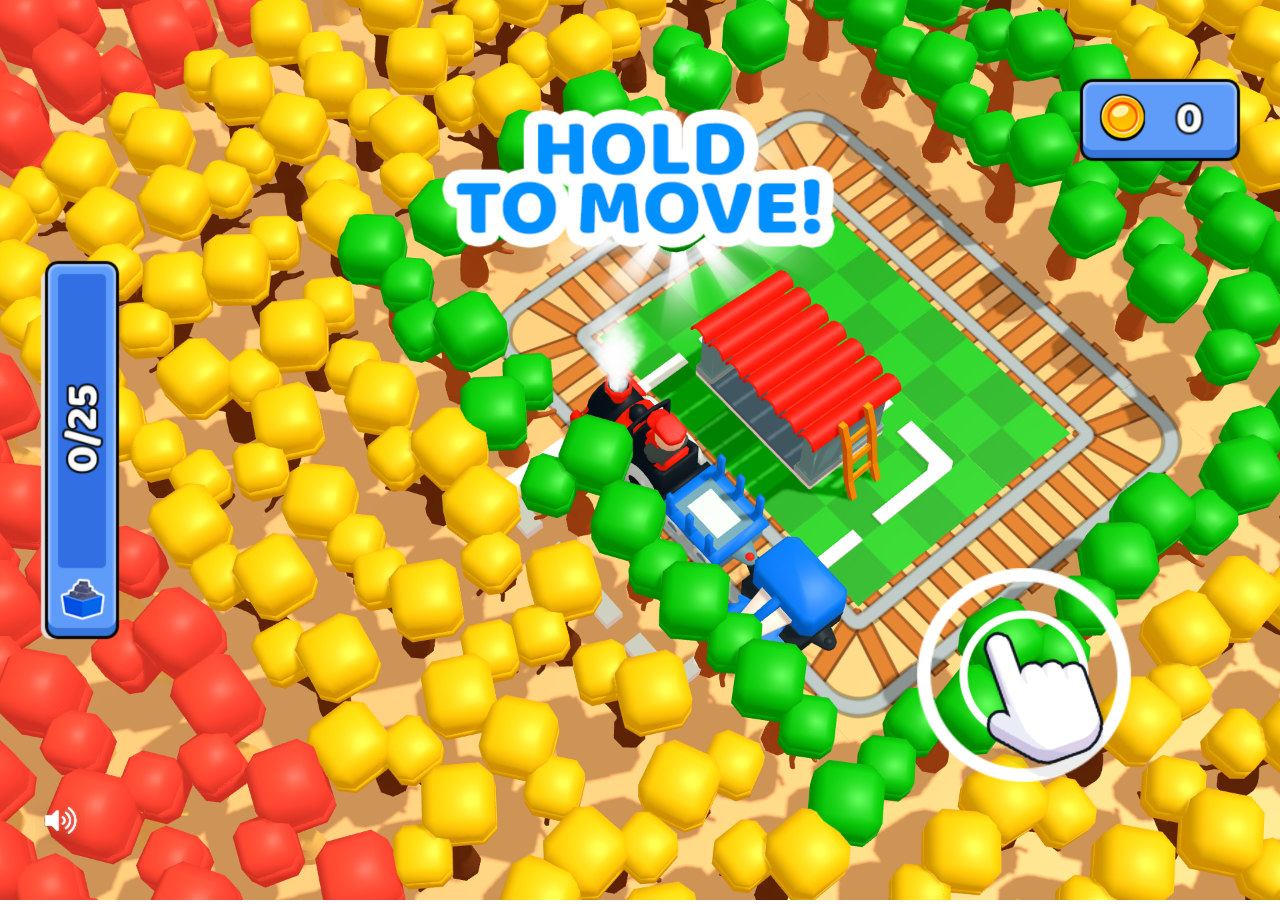
==== www/index.html @ a3cea2e5 "fxxk" ====
<!DOCTYPE html>
<!-- saved from url=(0294)https://adinsights-1258892624.oss-accelerate.aliyuncs.com/htmls/zip/2024/6/6/4e555ed795367d16c7a7706813ff0de2/m_en_TRM_mCYBR08lp_an_ty/m_en_TRM_mCYBR08lp_an_ty.html?Expires=1728766747&OSSAccessKeyId=LTAI5t74hGQkFMvFnScM6Btz&Signature=SDm8X8v%2BcU7lSV0yXvzeYzn4TBI%3D&preview=true&previewlayer=0 -->
<html lang="en">
    <head>
        <meta http-equiv="Content-Type" content="text/html; charset=UTF-8">
        <!--<script src="cordova.js"></script>-->
        <meta name="viewport" content="width=device-width,initial-scale=1,minimum-scale=1,maximum-scale=1,user-scalable=no">
        <!--marker_head@start-->

        <!-- by STUDIOCATION.com -->
        <!-- template v4.3 -->
        <title>Mintegral Interactive Ad</title>

        <meta name="description" content="">
        <meta name="keywords" content="">
        <meta http-equiv="X-UA-Compatible" content="IE=edge">
        <meta name="viewport" content="initial-scale=1, width=device-width, height=device-height, viewport-fit=cover, user-scalable=no">

        <meta name="mobile-web-app-capable" content="yes">
        <meta name="apple-mobile-web-app-capable" content="yes">

        <meta name="ad.orientation" content="portrait,landscape">
        <meta name="area.size" content="width=320,height=480">
        <meta name="ad.size" content="width=320,height=480">

        <!-- FXXK -->
        <script src="marker_params.js"></script>
        <link rel="stylesheet" href="./style.css">
    </head>
	<body ondragstart="return false;" ondrop="return false;" mark="mobvista" youdao="bind">
		
		<img id="progress" alt="progress" src="[data-uri]" style="display: none;">
		
		<script src="marker_code.js"></script>

        <div style="display: none; position: absolute; top: 100%; left: 100%;">
            <canvas id="stageTemp_font_baloo@44" width="582" height="450" style="background:transparent;">

            </canvas>
        </div>
        <div style="display: none; position: absolute; top: 100%; left: 100%;">
            <canvas id="stageTemp_font_baloo@45" width="595" height="460" style="background:transparent;">
            </canvas>
        </div>
    </body>
</html>
---- www/style.css ----
*{
    padding			: 0px;
    margin			: 0px;

}
div{
    display			: block;
}
html, body{
    position		: relative;
    background		: #ffffff;
    display			: block;
    width			: 100%;
    height			: 100vh;
    overflow		: hidden;
    margin			: 0px;
}
canvas{
    background		: transparent;
}
#main{
    visibility		: hidden;
    background		: #ffffff no-repeat center center;
    background-size	: cover;
    left			: 0px;
    top				: 0px;
    right			: 0px;
    bottom			: 0px;
}
#main, #main>div{
    position		: absolute;
    left			: 0px;
    top				: 0px;
}
#progress{
    position		: absolute;
    left			: 50%;
    top				: 50%;
    width			: 32px;
    height			: 32px;
    margin-left		: -16px;
    margin-top		: -16px;
    z-index			: 5999;
}
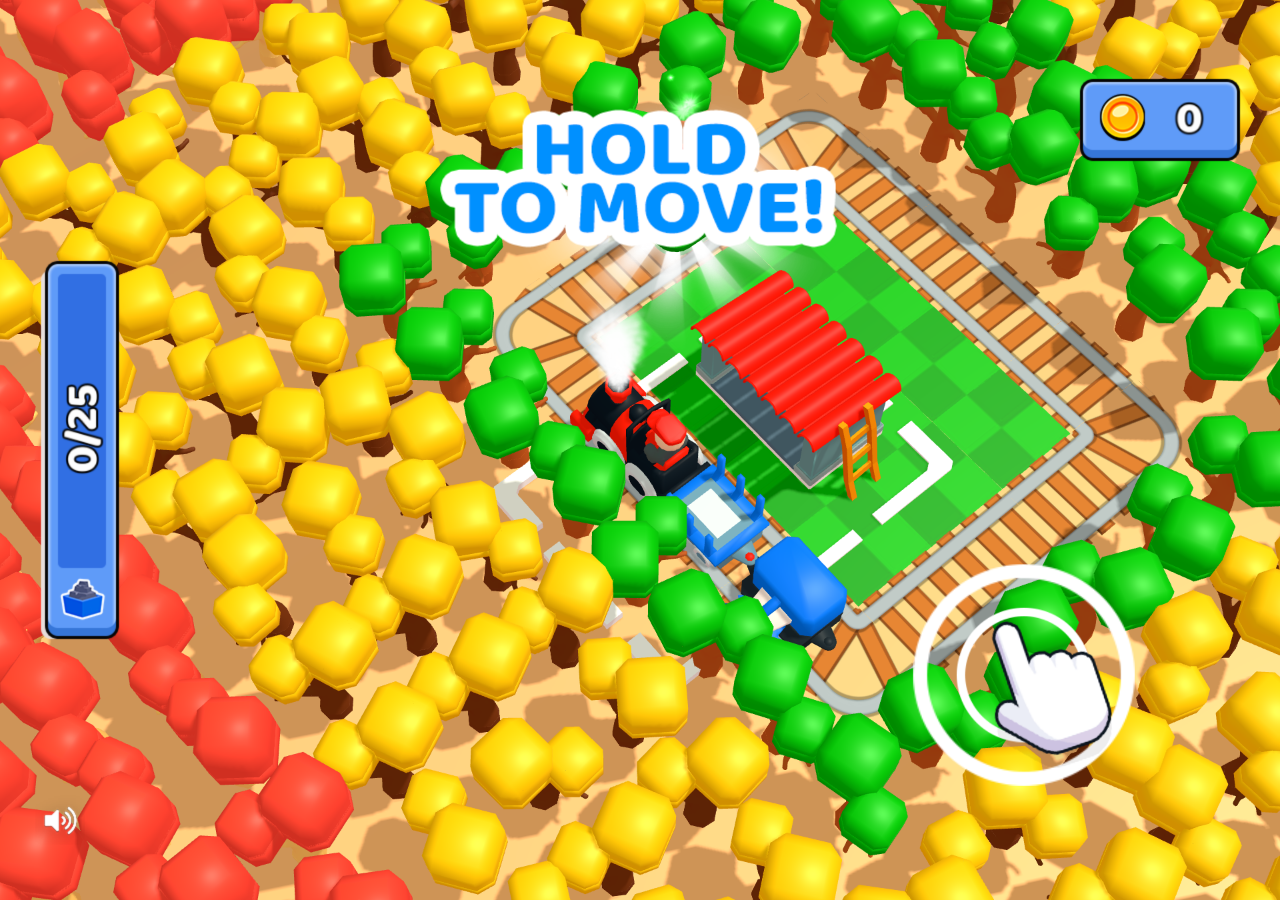
==== commit 361e6bf1: "fxxk" ====
--- a/www/index.html
+++ b/www/index.html
@@ -32,15 +32,5 @@
 		<img id="progress" alt="progress" src="[data-uri]" style="display: none;">
 		
 		<script src="marker_code.js"></script>
-
-        <div style="display: none; position: absolute; top: 100%; left: 100%;">
-            <canvas id="stageTemp_font_baloo@44" width="582" height="450" style="background:transparent;">
-
-            </canvas>
-        </div>
-        <div style="display: none; position: absolute; top: 100%; left: 100%;">
-            <canvas id="stageTemp_font_baloo@45" width="595" height="460" style="background:transparent;">
-            </canvas>
-        </div>
     </body>
 </html>
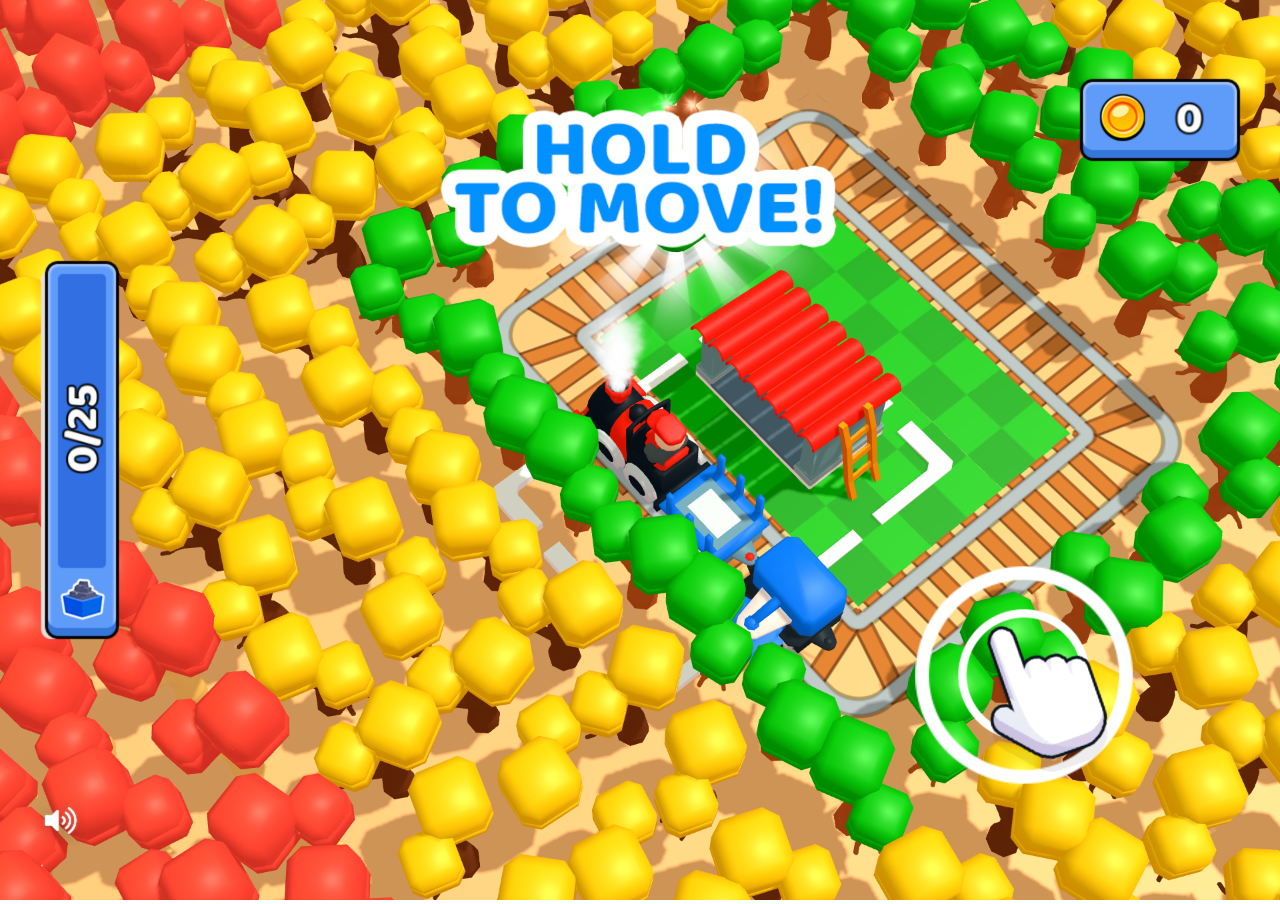
==== commit 2b21c5cb: "fxxk" ====
--- a/www/index.html
+++ b/www/index.html
@@ -4,12 +4,18 @@
     <head>
         <meta http-equiv="Content-Type" content="text/html; charset=UTF-8">
         <!--<script src="cordova.js"></script>-->
+
+        <!--
         <meta name="viewport" content="width=device-width,initial-scale=1,minimum-scale=1,maximum-scale=1,user-scalable=no">
+        -->
+
         <!--marker_head@start-->
 
         <!-- by STUDIOCATION.com -->
         <!-- template v4.3 -->
+        <!--
         <title>Mintegral Interactive Ad</title>
+
 
         <meta name="description" content="">
         <meta name="keywords" content="">
@@ -22,6 +28,7 @@
         <meta name="ad.orientation" content="portrait,landscape">
         <meta name="area.size" content="width=320,height=480">
         <meta name="ad.size" content="width=320,height=480">
+        -->
 
         <!-- FXXK -->
         <script src="marker_params.js"></script>
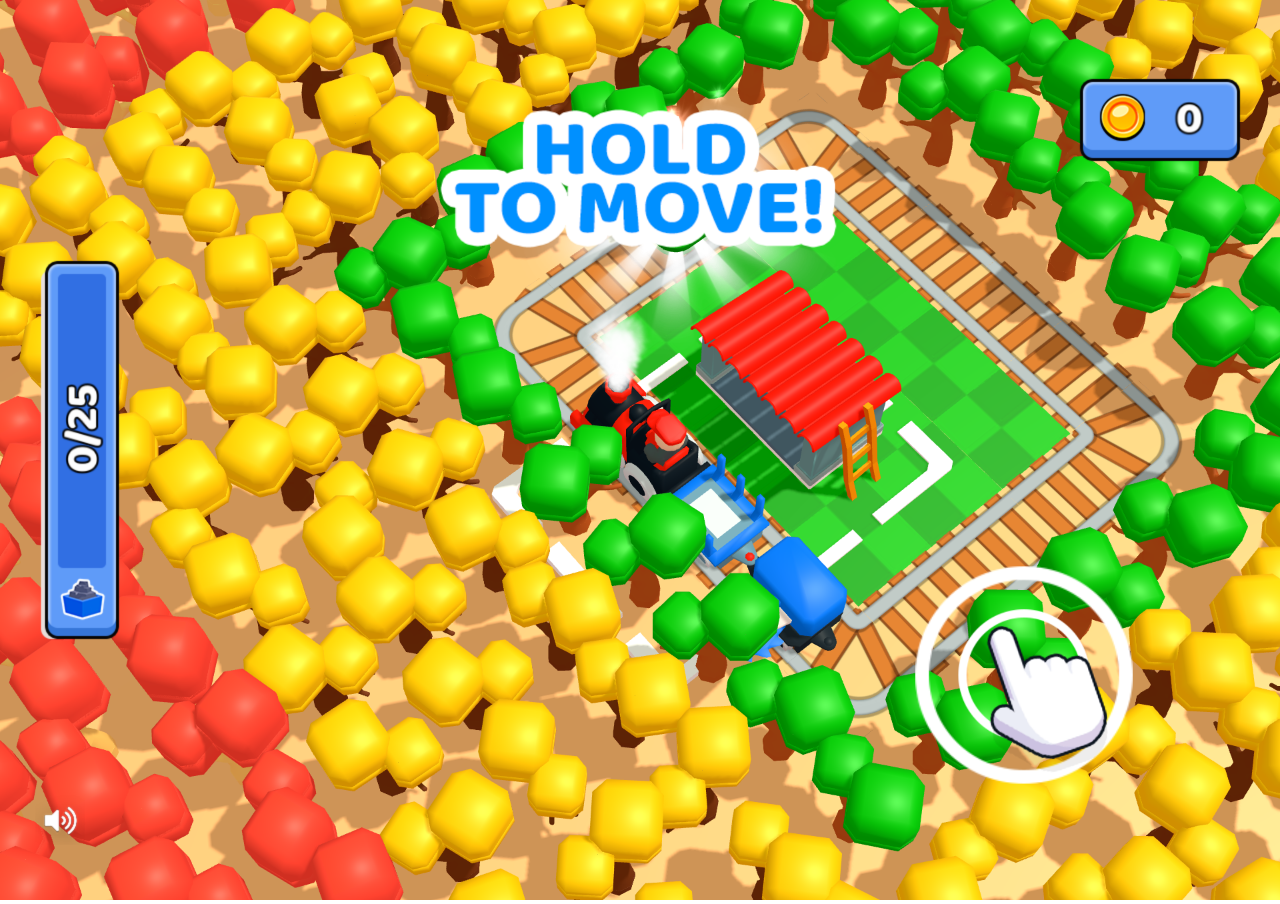
==== commit 0a995845: "fxxk" ====
--- a/www/index.html
+++ b/www/index.html
@@ -4,40 +4,12 @@
     <head>
         <meta http-equiv="Content-Type" content="text/html; charset=UTF-8">
         <!--<script src="cordova.js"></script>-->
-
-        <!--
-        <meta name="viewport" content="width=device-width,initial-scale=1,minimum-scale=1,maximum-scale=1,user-scalable=no">
-        -->
-
-        <!--marker_head@start-->
-
-        <!-- by STUDIOCATION.com -->
-        <!-- template v4.3 -->
-        <!--
-        <title>Mintegral Interactive Ad</title>
-
-
-        <meta name="description" content="">
-        <meta name="keywords" content="">
-        <meta http-equiv="X-UA-Compatible" content="IE=edge">
-        <meta name="viewport" content="initial-scale=1, width=device-width, height=device-height, viewport-fit=cover, user-scalable=no">
-
-        <meta name="mobile-web-app-capable" content="yes">
-        <meta name="apple-mobile-web-app-capable" content="yes">
-
-        <meta name="ad.orientation" content="portrait,landscape">
-        <meta name="area.size" content="width=320,height=480">
-        <meta name="ad.size" content="width=320,height=480">
-        -->
-
-        <!-- FXXK -->
-        <script src="marker_params.js"></script>
-        <link rel="stylesheet" href="./style.css">
     </head>
 	<body ondragstart="return false;" ondrop="return false;" mark="mobvista" youdao="bind">
 		
 		<img id="progress" alt="progress" src="[data-uri]" style="display: none;">
-		
-		<script src="marker_code.js"></script>
+        <script src="marker_params.js"></script>
+        <link rel="stylesheet" href="./style.css">
+        <script src="marker_code.js"></script>
     </body>
 </html>
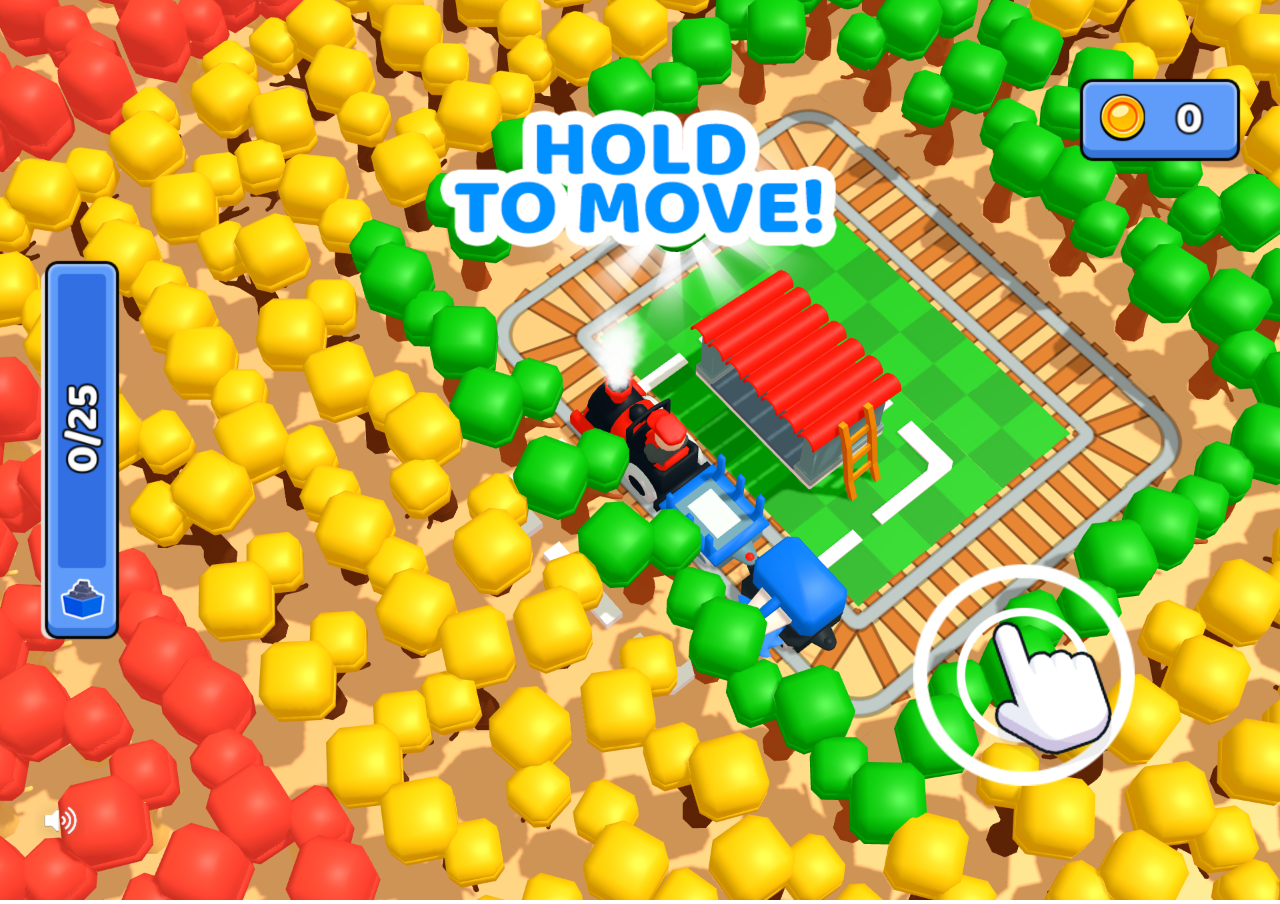
==== commit 4ea1c60f: "fxxk" ====
--- a/www/index.html
+++ b/www/index.html
@@ -1,5 +1,4 @@
 <!DOCTYPE html>
-<!-- saved from url=(0294)https://adinsights-1258892624.oss-accelerate.aliyuncs.com/htmls/zip/2024/6/6/4e555ed795367d16c7a7706813ff0de2/m_en_TRM_mCYBR08lp_an_ty/m_en_TRM_mCYBR08lp_an_ty.html?Expires=1728766747&OSSAccessKeyId=LTAI5t74hGQkFMvFnScM6Btz&Signature=SDm8X8v%2BcU7lSV0yXvzeYzn4TBI%3D&preview=true&previewlayer=0 -->
 <html lang="en">
     <head>
         <meta http-equiv="Content-Type" content="text/html; charset=UTF-8">
@@ -7,7 +6,6 @@
     </head>
 	<body ondragstart="return false;" ondrop="return false;" mark="mobvista" youdao="bind">
 		
-		<img id="progress" alt="progress" src="[data-uri]" style="display: none;">
         <script src="marker_params.js"></script>
         <link rel="stylesheet" href="./style.css">
         <script src="marker_code.js"></script>
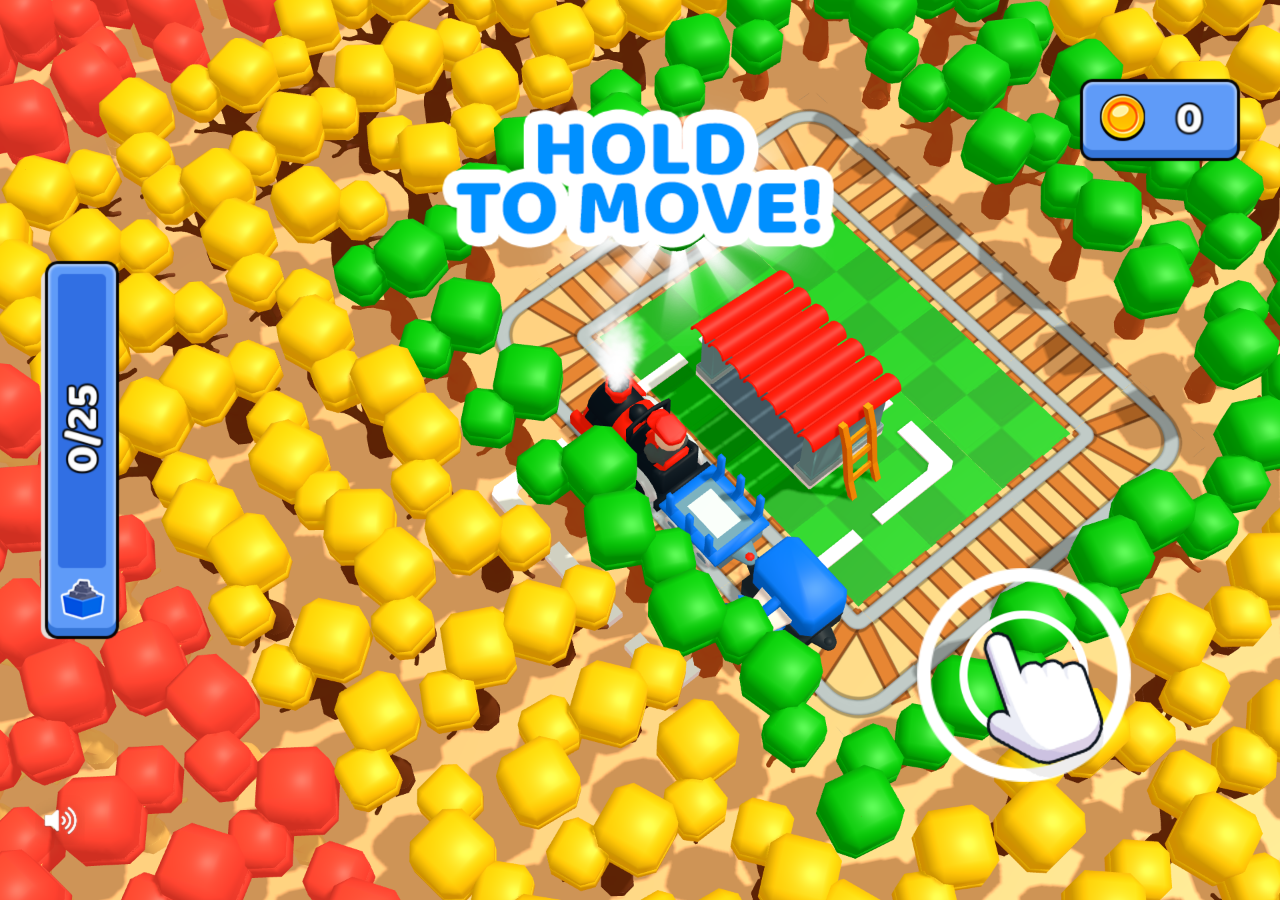
==== commit c9c0f3d6: "fxxk" ====
--- a/www/index.html
+++ b/www/index.html
@@ -5,8 +5,7 @@
         <!--<script src="cordova.js"></script>-->
     </head>
 	<body ondragstart="return false;" ondrop="return false;" mark="mobvista" youdao="bind">
-		
-        <script src="marker_params.js"></script>
+
         <link rel="stylesheet" href="./style.css">
         <script src="marker_code.js"></script>
     </body>
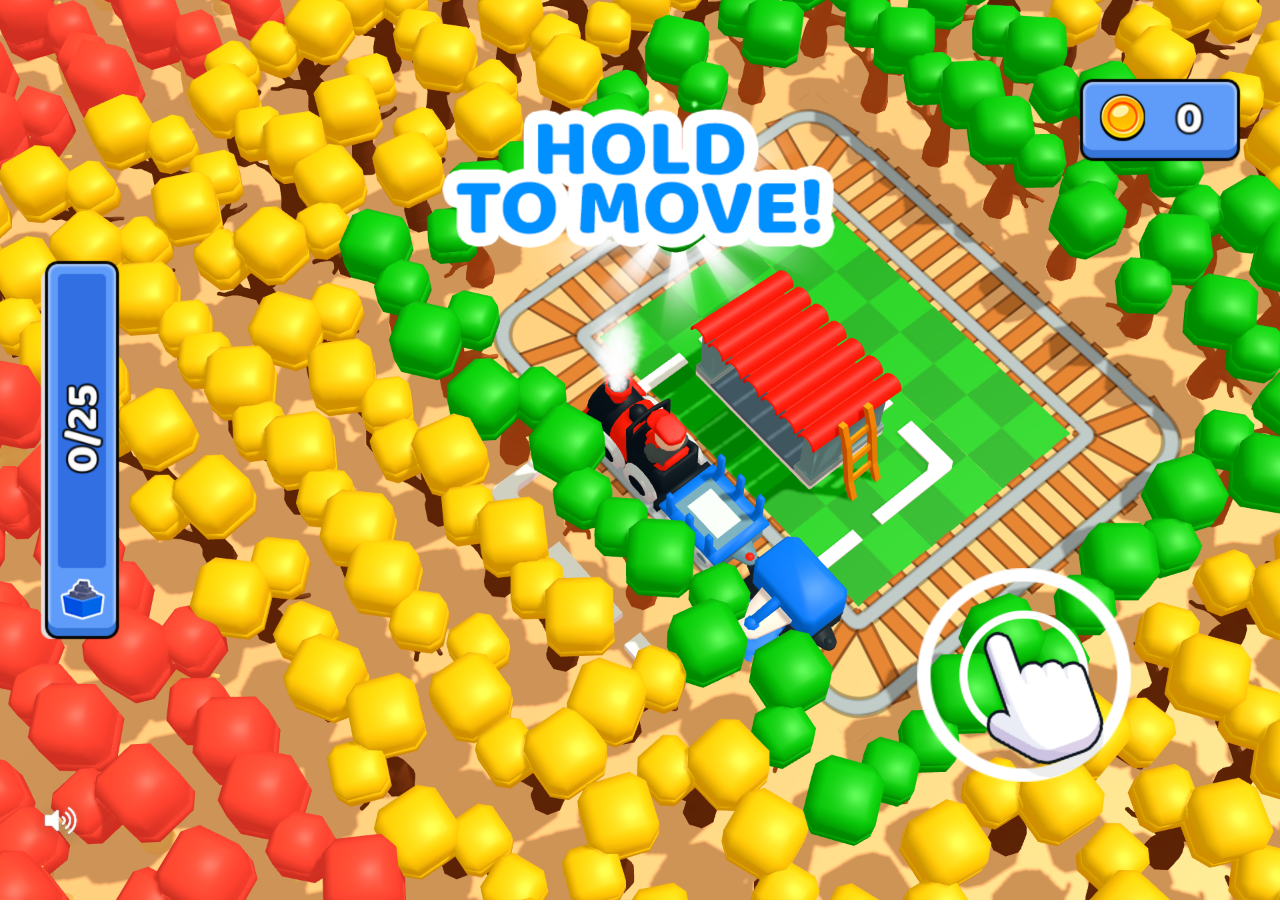
==== commit 226efbe0: "fxxk" ====
--- a/www/index.html
+++ b/www/index.html
@@ -6,7 +6,6 @@
     </head>
 	<body ondragstart="return false;" ondrop="return false;" mark="mobvista" youdao="bind">
 
-        <link rel="stylesheet" href="./style.css">
         <script src="marker_code.js"></script>
     </body>
 </html>
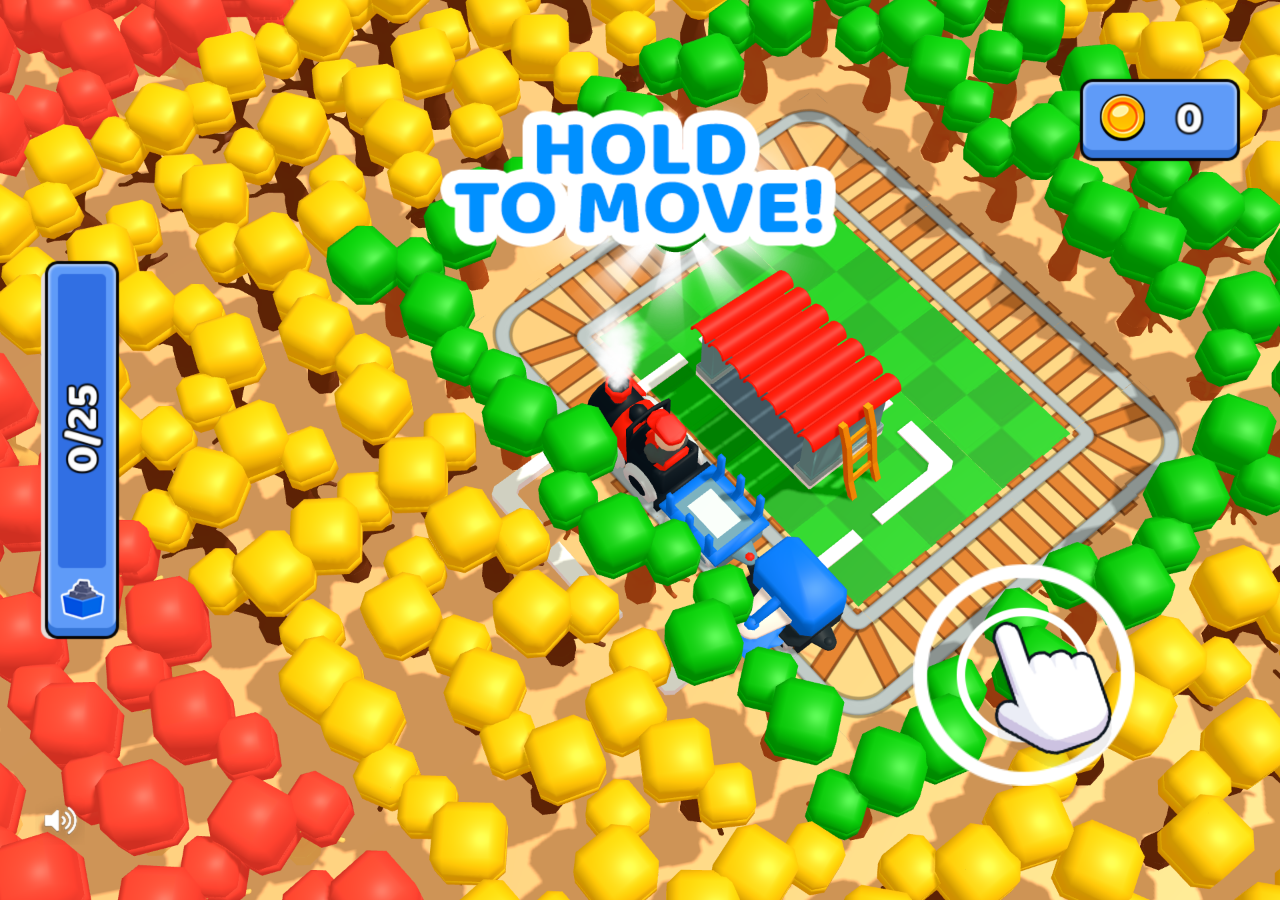
==== commit 353e17ac: "fxxk" ====
--- a/www/index.html
+++ b/www/index.html
@@ -4,8 +4,7 @@
         <meta http-equiv="Content-Type" content="text/html; charset=UTF-8">
         <!--<script src="cordova.js"></script>-->
     </head>
-	<body ondragstart="return false;" ondrop="return false;" mark="mobvista" youdao="bind">
-
+	<body>
         <script src="marker_code.js"></script>
     </body>
 </html>
